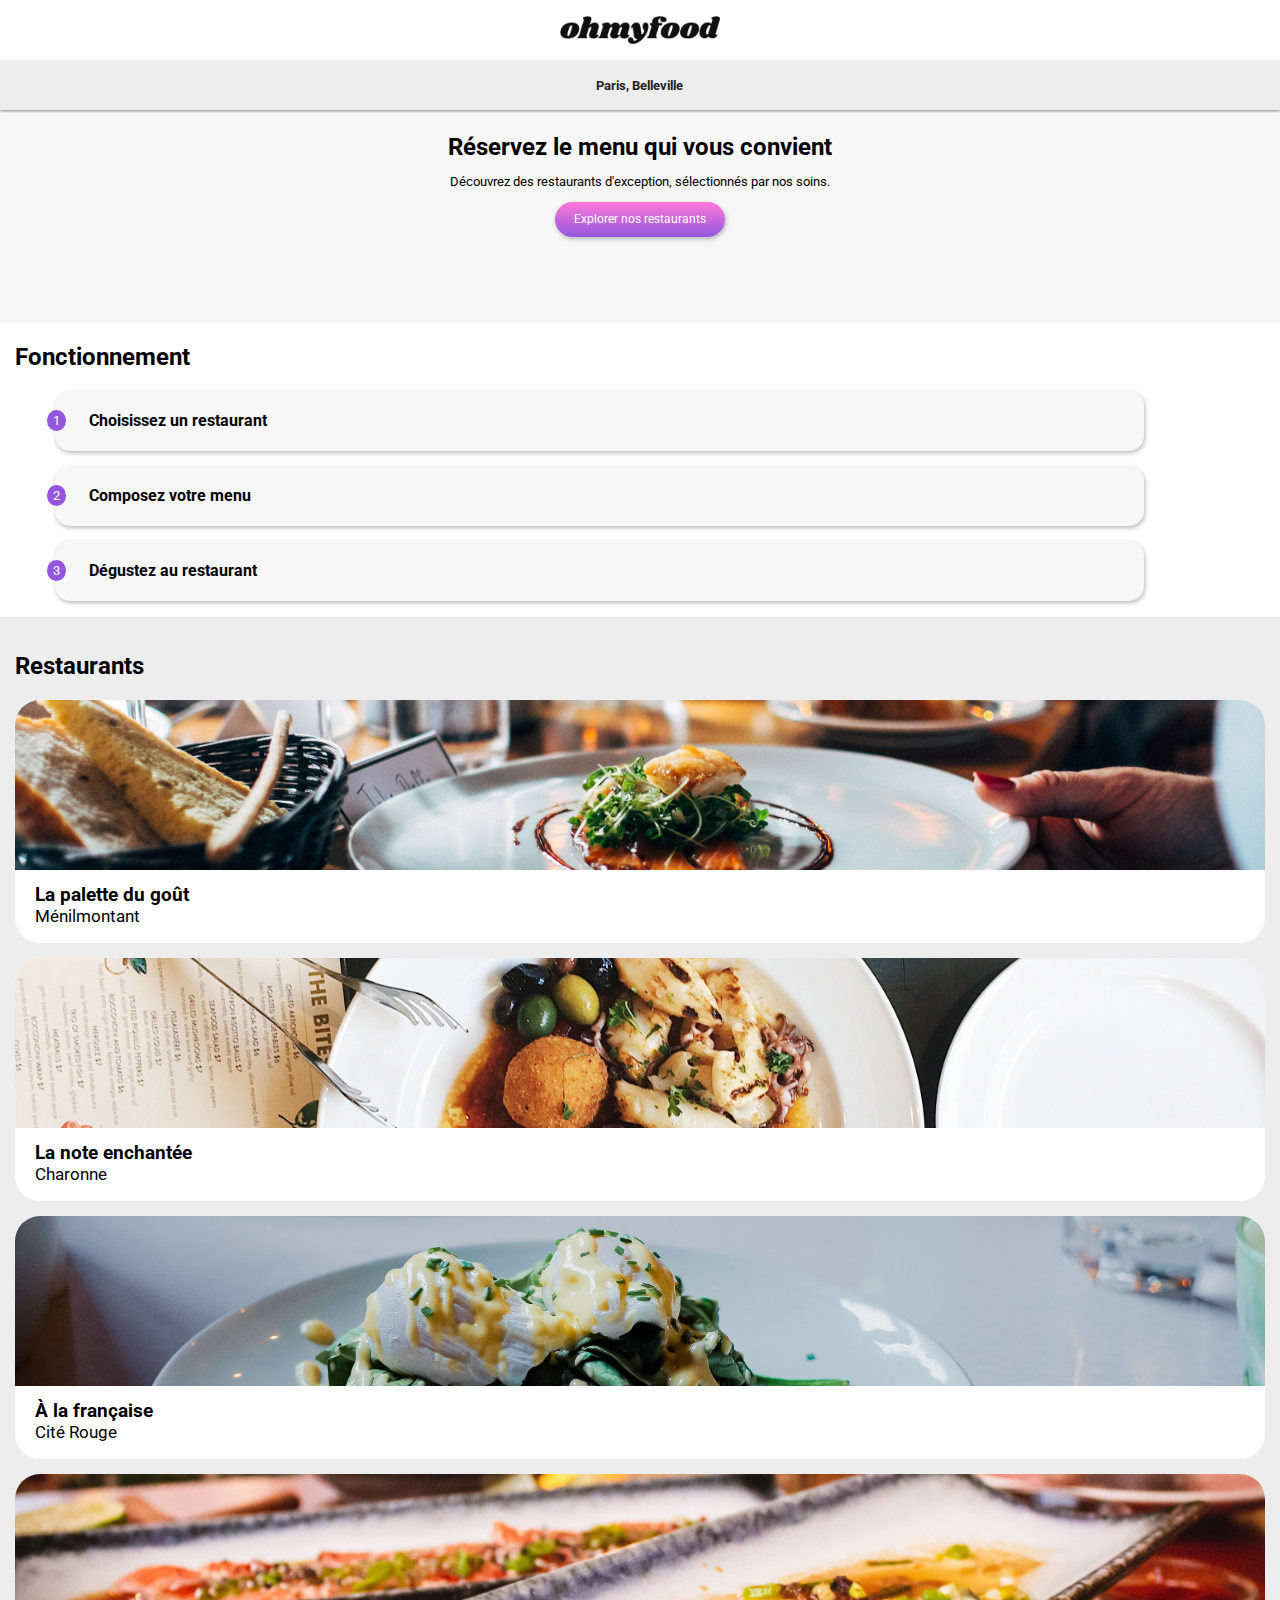
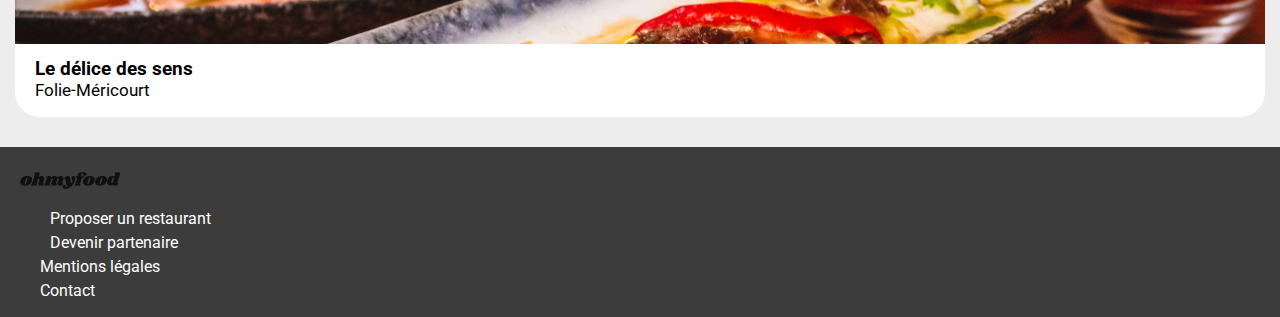
==== index.html @ 8c67d99a "ajout du scss sur le footer" ====
<!DOCTYPE html>
<html lang="fr">
<head>
    <meta charset="UTF-8">
    <meta name="viewport" content="width=device-width, initial-scale=1.0">
    <title>Ohmyfood</title>
    <link rel="stylesheet" href="https://cdnjs.cloudflare.com/ajax/libs/font-awesome/6.2.1/css/all.min.css"
        integrity="sha512-MV7K8+y+gLIBoVD59lQIYicR65iaqukzvf/nwasF0nqhPay5w/9lJmVM2hMDcnK1OnMGCdVK+iQrJ7lzPJQd1w=="
        crossorigin="anonymous" referrerpolicy="no-referrer" >
        <link rel="preconnect" href="https://fonts.googleapis.com">
        <link rel="preconnect" href="https://fonts.gstatic.com" crossorigin>
        <link href="https://fonts.googleapis.com/css2?family=Manrope&family=Montserrat:wght@100&family=Roboto:ital,wght@0,100;0,300;0,400;0,500;0,700;0,900;1,100;1,300;1,400;1,500;1,700;1,900&display=swap" rel="stylesheet">
    <link rel="stylesheet" href="./sass/style.css">
    <link rel="stylesheet" href="./sass/header.css">
    <link rel="stylesheet" href="./sass/footer.css">
</head>
<body>
    <header>
        <img src="images/logo/ohmyfood.png" alt="logo" class="logo-en-tete">
    </header>
    <main>
        <section class="part-lieu">
            <form action="" method="get">
                <label for="lieu"><i class="fa-solid fa-location-dot"></i></label>
                <input type="text" name="lieu" id="lieu" placeholder="Paris, Belleville">
            </form>
        </section>
        <section class="part-reservation">
            <h2>Réservez le menu qui vous convient</h2>
            <p>Découvrez des restaurants d'exception, sélectionnés par nos soins.</p>
            <a href="#ancre-restau"><button>Explorer nos restaurants</button></a>
        </section>
        <section class="part-fonctionnement">
            <h2>Fonctionnement</h2>
            <ul>
                <li><span class="puce-liste">1</span><i class="fa-solid fa-mobile-screen-button"></i>Choisissez un restaurant</li>
                <li><span class="puce-liste">2</span><i class="fa-solid fa-list-ul"></i>Composez votre menu</li>
                <li><span class="puce-liste">3</span><i class="fa-solid fa-store i-couleur"></i>Dégustez au restaurant</li>
            </ul>
        </section>
        <section class="part-restaurants">
            <h2 id="ancre-restau">Restaurants</h2>
            <a href="restaurants/restau1.html">
                <article>
                    <img src="images/restaurants/jay-wennington-N_Y88TWmGwA-unsplash.jpg" alt="">
                    <div class="carte-texte">
                        <div>
                            <h3>La palette du goût</h3>
                            <p>Ménilmontant</p>
                        </div>
                        <div>
                            <i class="fa-regular fa-heart"></i>
                        </div>
                    </div>
                </article>
            </a>
            <a href="restaurants/restau2.html">
                <article>
                    <img src="images/restaurants/stil-u2Lp8tXIcjw-unsplash.jpg" alt="">
                    <div class="carte-texte">
                        <div>
                            <h3>La note enchantée</h3>
                            <p>Charonne</p>
                        </div>
                        <div>
                            <i class="fa-regular fa-heart"></i>
                        </div>
                    </div>
                </article>
            </a>
            <a href="restaurants/restau3.html">
                <article>
                    <img src="images/restaurants/toa-heftiba-DQKerTsQwi0-unsplash.jpg" alt="">
                    <div class="carte-texte">
                        <div>
                            <h3>À la française</h3>
                            <p>Cité Rouge</p>
                        </div>
                        <div>
                            <i class="fa-regular fa-heart"></i>
                        </div>
                    </div>
                </article>
            </a>
            <a href="restaurants/restau4.html">
                <article>
                    <img src="images/restaurants/louis-hansel-shotsoflouis-qNBGVyOCY8Q-unsplash.jpg" alt="">
                    <div class="carte-texte">
                         <div>
                            <h3>Le délice des sens</h3>
                            <p>Folie-Méricourt</p>
                        </div>
                        <div>
                            <i class="fa-regular fa-heart"></i>
                        </div>
                    </div>
                </article>
            </a>
        </section>
    </main>
    <footer>
        <img src="images/logo/ohmyfood.png" alt="logo">
        <div>
            <ul>
                <li><i class="fa-solid fa-utensils"></i>Proposer un restaurant</li>
                <li><i class="fa-solid fa-handshake-angle"></i>Devenir partenaire</li>
                <li>Mentions légales</li>
                <a href=""><li>Contact</li></a>
            </ul>
        </div>
    </footer>
</body>
</html>
---- sass/style.css ----
@charset "UTF-8";
/*variables*/
/*mixins*/
body {
  margin: 0px;
}
body h1, body h2, body h3, body h4, body p, body button, body li {
  font-family: Roboto, sans-serif;
}
body p {
  font-size: small;
}

/*section formulaire*/
.part-lieu {
  display: flex;
  justify-content: center;
  align-items: center;
  background-color: #EDEDED;
  height: 50px;
  box-shadow: 0px 2px 2px #B1B1B1;
}
.part-lieu i {
  color: #242424;
  font-size: 14px;
  padding-right: 6px;
}
.part-lieu input {
  border: none;
  background-color: #EDEDED;
  width: 95px;
}
.part-lieu input::-moz-placeholder {
  color: #242424;
  font-family: Roboto, sans-serif;
  font-weight: bold;
}
.part-lieu input::placeholder {
  color: #242424;
  font-family: Roboto, sans-serif;
  font-weight: bold;
}

/* section réservation*/
.part-reservation {
  display: flex;
  flex-direction: column;
  align-items: center;
  background-color: #F7F7F7;
  padding-left: 10%;
  padding-right: 10%;
  margin-top: 3px;
  height: 210px;
}
.part-reservation h2, .part-reservation p {
  text-align: center;
}
.part-reservation h2 {
  margin-bottom: 0px;
}
.part-reservation button {
  border-radius: 50px;
  height: 35px;
  width: 170px;
  background: linear-gradient(#FF79DA, #9356DC);
  border: none;
  box-shadow: 1px 2px 4px rgba(121, 117, 116, 0.5);
  color: white;
  font-size: 12px;
}

/*section fonctionnement*/
.part-fonctionnement {
  margin: 15px;
}
.part-fonctionnement ul {
  list-style-type: none;
  padding: auto;
}
.part-fonctionnement li {
  display: flex;
  align-items: center;
  border-radius: 15px;
  background-color: #F7F7F7;
  box-shadow: 1px 2px 4px rgba(121, 117, 116, 0.5);
  height: 60px;
  width: 90%;
  margin-bottom: 15px;
  font-weight: bold;
}
.part-fonctionnement li .puce-liste {
  background-color: #9356DC;
  color: white;
  font-weight: lighter;
  font-size: small;
  border-radius: 50%;
  padding: 3px;
  padding-left: 6px;
  padding-right: 6px;
  position: relative;
  right: 8px;
}
.part-fonctionnement li i {
  padding: 10px;
  color: #797574;
  padding-left: 5px;
}
.part-fonctionnement li .i-couleur {
  color: #9356DC;
}

/*section restaurant*/
.part-restaurants {
  background-color: #EDEDED;
  padding: 15px;
}
.part-restaurants a {
  width: 100%;
  color: black;
  text-decoration: none;
}
.part-restaurants article {
  background-color: white;
  border-radius: 25px;
  margin-bottom: 15px;
}
.part-restaurants img {
  width: 100%;
  height: 170px;
  border-radius: 25px 25px 0px 0px;
  -o-object-fit: cover;
     object-fit: cover;
}
.part-restaurants .carte-texte {
  display: flex;
  align-items: center;
  justify-content: space-between;
  margin-right: 20px;
  margin-left: 20px;
}
.part-restaurants .carte-texte i {
  font-size: 20px;
}
.part-restaurants .carte-texte h3 {
  margin-top: 10px;
  margin-bottom: 0px;
}
.part-restaurants .carte-texte p {
  font-size: 17px;
  margin-top: 0px;
}/*# sourceMappingURL=style.css.map */
---- sass/header.css ----
/*header*/
header {
  width: 100%;
  display: flex;
  justify-content: center;
  align-items: center;
  height: 60px;
  box-shadow: 0px 7px 6px #B1B1B1;
}
header img {
  width: 160px;
  height: -moz-fit-content;
  height: fit-content;
}/*# sourceMappingURL=header.css.map */
---- sass/footer.css ----
footer {
  background-color: #3C3C3C;
  color: white;
  height: 170px;
}
footer img {
  color: white;
  width: 100px;
  margin-left: 20px;
  margin-top: 25px;
}
footer ul {
  list-style-type: none;
  margin-left: 0px;
}
footer ul li {
  padding-bottom: 5px;
}
footer ul i {
  padding-right: 10px;
  font-size: 12px;
}
footer a {
  color: white;
  text-decoration: none;
}/*# sourceMappingURL=footer.css.map */
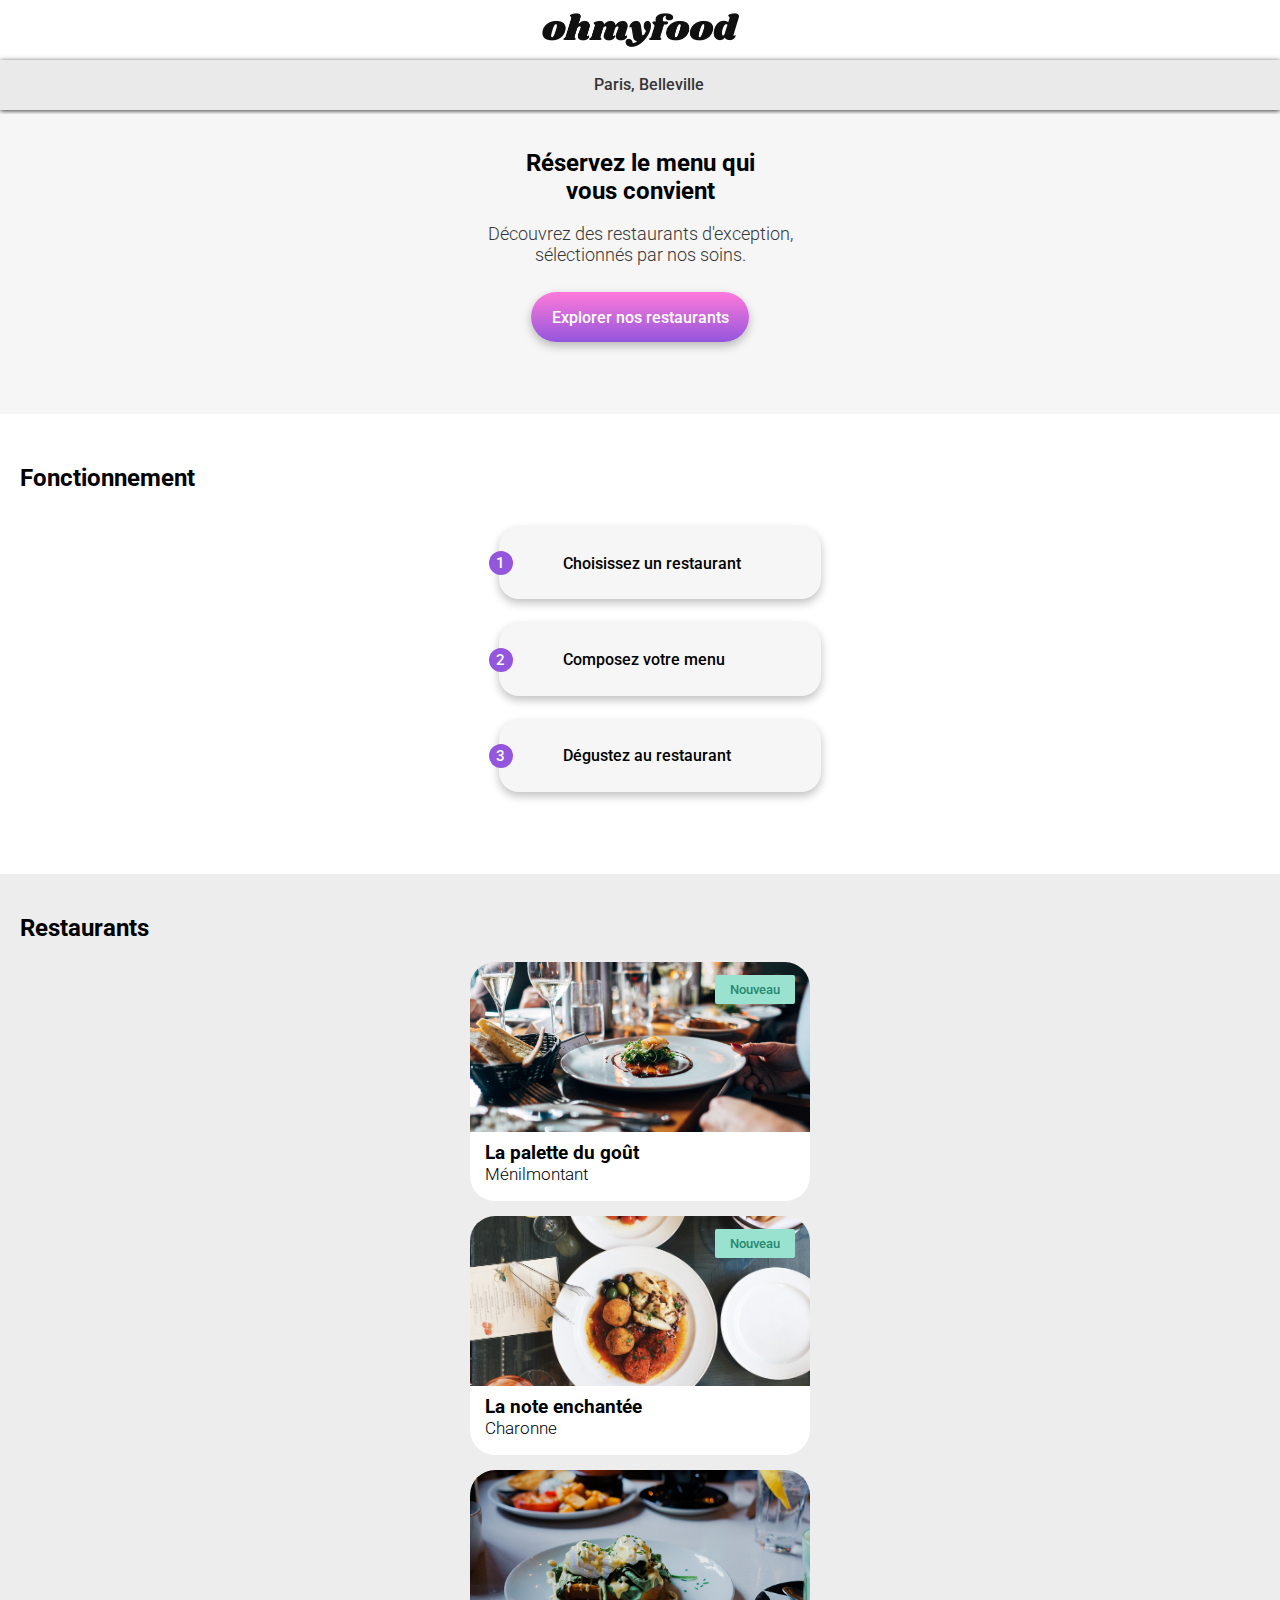
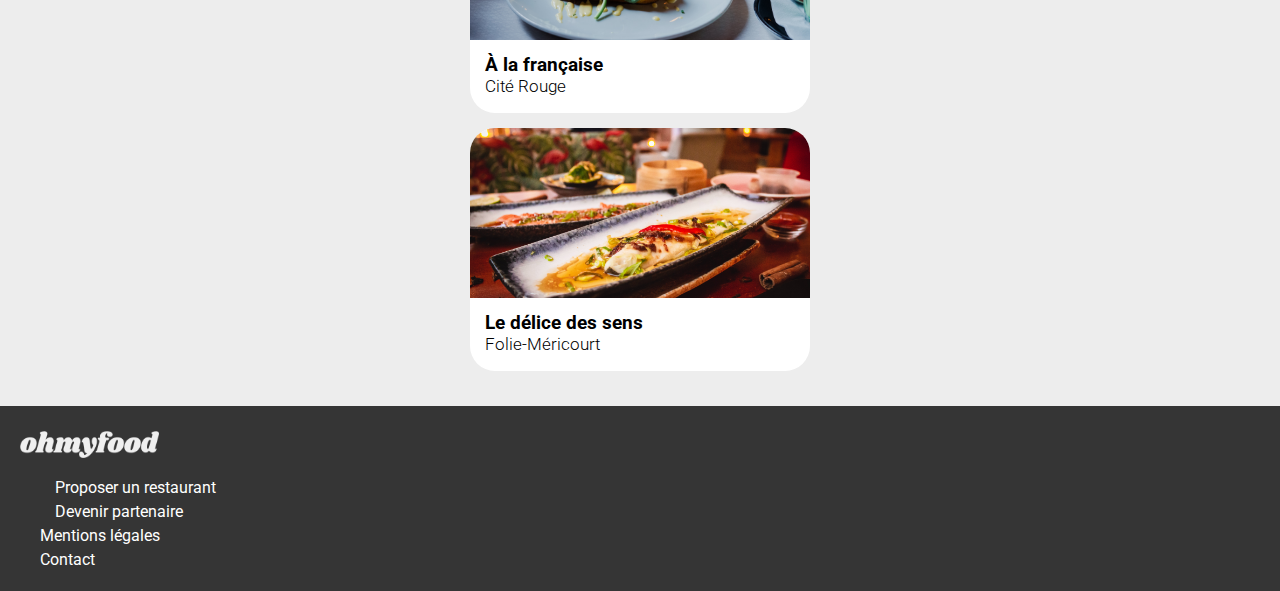
==== commit 985cd455: "modification détails scss" ====
--- a/index.html
+++ b/index.html
@@ -42,21 +42,27 @@
             <h2 id="ancre-restau">Restaurants</h2>
             <a href="restaurants/restau1.html">
                 <article>
-                    <img src="images/restaurants/jay-wennington-N_Y88TWmGwA-unsplash.jpg" alt="">
+                    <div class="carte-image">
+                        <p class="etiquette-nouveau">Nouveau</p>
+                        <img src="images/restaurants/jay-wennington-N_Y88TWmGwA-unsplash.jpg" alt="">
+                    </div>
                     <div class="carte-texte">
                         <div>
                             <h3>La palette du goût</h3>
                             <p>Ménilmontant</p>
                         </div>
                         <div>
-                            <i class="fa-regular fa-heart"></i>
+                            <i class="fa-regular fa-heart "></i>
                         </div>
                     </div>
                 </article>
             </a>
             <a href="restaurants/restau2.html">
                 <article>
-                    <img src="images/restaurants/stil-u2Lp8tXIcjw-unsplash.jpg" alt="">
+                    <div class="carte-image">
+                        <p class="etiquette-nouveau">Nouveau</p>
+                        <img src="images/restaurants/stil-u2Lp8tXIcjw-unsplash.jpg" alt="">
+                    </div>
                     <div class="carte-texte">
                         <div>
                             <h3>La note enchantée</h3>
--- a/sass/style.css
+++ b/sass/style.css
@@ -3,6 +3,7 @@
 /*mixins*/
 body {
   margin: 0px;
+  min-width: 375px;
 }
 body h1, body h2, body h3, body h4, body p, body button, body li {
   font-family: Roboto, sans-serif;
@@ -16,29 +17,31 @@
   display: flex;
   justify-content: center;
   align-items: center;
-  background-color: #EDEDED;
+  background-color: #EAEAEA;
   height: 50px;
-  box-shadow: 0px 2px 2px #B1B1B1;
+  box-shadow: 0px 1px 5px #353535;
 }
 .part-lieu i {
-  color: #242424;
-  font-size: 14px;
-  padding-right: 6px;
+  color: #353535;
+  font-size: 16px;
+  padding-right: 17px;
 }
 .part-lieu input {
   border: none;
-  background-color: #EDEDED;
-  width: 95px;
+  background-color: #EAEAEA;
+  width: 110px;
 }
 .part-lieu input::-moz-placeholder {
-  color: #242424;
+  color: #353535;
   font-family: Roboto, sans-serif;
-  font-weight: bold;
+  font-weight: 500;
+  font-size: 16px;
 }
 .part-lieu input::placeholder {
-  color: #242424;
+  color: #353535;
   font-family: Roboto, sans-serif;
-  font-weight: bold;
+  font-weight: 500;
+  font-size: 16px;
 }
 
 /* section réservation*/
@@ -46,64 +49,85 @@
   display: flex;
   flex-direction: column;
   align-items: center;
-  background-color: #F7F7F7;
-  padding-left: 10%;
-  padding-right: 10%;
-  margin-top: 3px;
-  height: 210px;
+  background-color: #F6F6F6;
+  margin-top: 4px;
+  height: 300px;
 }
 .part-reservation h2, .part-reservation p {
   text-align: center;
 }
 .part-reservation h2 {
   margin-bottom: 0px;
+  margin-top: 35px;
+  width: 275px;
+}
+.part-reservation p {
+  color: #353535;
+  font-size: 18px;
+  font-weight: 300;
+  width: 315px;
+  margin-bottom: 27px;
 }
 .part-reservation button {
-  border-radius: 50px;
-  height: 35px;
-  width: 170px;
+  border-radius: 25px;
+  height: 50px;
+  width: 218px;
   background: linear-gradient(#FF79DA, #9356DC);
   border: none;
-  box-shadow: 1px 2px 4px rgba(121, 117, 116, 0.5);
+  box-shadow: 0px 4px 10px 0px rgba(0, 0, 0, 0.25);
   color: white;
-  font-size: 12px;
+  font-size: 16px;
+  font-weight: 500;
+}
+.part-reservation button:hover {
+  background-color: #c9abee;
 }
 
 /*section fonctionnement*/
 .part-fonctionnement {
-  margin: 15px;
+  margin: 20px;
+  height: 390px;
+}
+.part-fonctionnement h2 {
+  margin-top: 50px;
+  margin-bottom: 35px;
 }
 .part-fonctionnement ul {
   list-style-type: none;
-  padding: auto;
+  display: flex;
+  flex-direction: column;
+  align-items: center;
 }
 .part-fonctionnement li {
   display: flex;
   align-items: center;
-  border-radius: 15px;
-  background-color: #F7F7F7;
-  box-shadow: 1px 2px 4px rgba(121, 117, 116, 0.5);
-  height: 60px;
-  width: 90%;
-  margin-bottom: 15px;
-  font-weight: bold;
+  border-radius: 20px;
+  background-color: #F6F6F6;
+  box-shadow: 0px 4px 10px 0px rgba(0, 0, 0, 0.25);
+  height: 72.379px;
+  width: 322.486px;
+  margin-bottom: 24px;
+  font-weight: 500;
+  font-size: 16px;
 }
 .part-fonctionnement li .puce-liste {
   background-color: #9356DC;
   color: white;
-  font-weight: lighter;
-  font-size: small;
+  display: flex;
+  justify-content: center;
+  align-items: center;
+  font-weight: 500;
+  font-size: 15px;
   border-radius: 50%;
-  padding: 3px;
-  padding-left: 6px;
-  padding-right: 6px;
+  width: 24px;
+  height: 24px;
   position: relative;
-  right: 8px;
+  right: 10px;
 }
 .part-fonctionnement li i {
-  padding: 10px;
-  color: #797574;
-  padding-left: 5px;
+  padding: 25px;
+  color: #7e7e7e;
+  padding-left: 15px;
 }
 .part-fonctionnement li .i-couleur {
   color: #9356DC;
@@ -112,20 +136,40 @@
 /*section restaurant*/
 .part-restaurants {
   background-color: #EDEDED;
-  padding: 15px;
+  padding: 20px;
 }
 .part-restaurants a {
-  width: 100%;
   color: black;
   text-decoration: none;
+  display: flex;
+  justify-content: center;
 }
 .part-restaurants article {
   background-color: white;
   border-radius: 25px;
   margin-bottom: 15px;
+  width: 340px;
+}
+.part-restaurants .carte-image {
+  display: flex;
+  justify-content: flex-end;
+}
+.part-restaurants .etiquette-nouveau {
+  width: 80px;
+  height: 29px;
+  font-weight: 500;
+  color: #278870;
+  background-color: #99E2D0;
+  display: flex;
+  flex-direction: column-reverse;
+  justify-content: center;
+  align-items: center;
+  border-radius: 2px;
+  position: absolute;
+  margin-right: 15px;
 }
 .part-restaurants img {
-  width: 100%;
+  width: 340px;
   height: 170px;
   border-radius: 25px 25px 0px 0px;
   -o-object-fit: cover;
@@ -136,10 +180,11 @@
   align-items: center;
   justify-content: space-between;
   margin-right: 20px;
-  margin-left: 20px;
+  margin-left: 15px;
 }
 .part-restaurants .carte-texte i {
-  font-size: 20px;
+  width: 22px;
+  height: 21px;
 }
 .part-restaurants .carte-texte h3 {
   margin-top: 10px;
@@ -147,5 +192,6 @@
 }
 .part-restaurants .carte-texte p {
   font-size: 17px;
+  font-weight: 300;
   margin-top: 0px;
 }/*# sourceMappingURL=style.css.map */--- a/sass/header.css
+++ b/sass/header.css
@@ -8,7 +8,7 @@
   box-shadow: 0px 7px 6px #B1B1B1;
 }
 header img {
-  width: 160px;
+  width: 197px;
   height: -moz-fit-content;
   height: fit-content;
 }/*# sourceMappingURL=header.css.map */--- a/sass/footer.css
+++ b/sass/footer.css
@@ -1,11 +1,14 @@
+/*variables*/
 footer {
-  background-color: #3C3C3C;
+  background-color: #353535;
   color: white;
   height: 170px;
+  padding-bottom: 15px;
 }
 footer img {
-  color: white;
-  width: 100px;
+  filter: invert(100);
+  width: 139px;
+  height: 27px;
   margin-left: 20px;
   margin-top: 25px;
 }
@@ -15,10 +18,12 @@
 }
 footer ul li {
   padding-bottom: 5px;
+  font-weight: 400;
 }
 footer ul i {
-  padding-right: 10px;
-  font-size: 12px;
+  padding-right: 15px;
+  width: 11px;
+  height: 13px;
 }
 footer a {
   color: white;
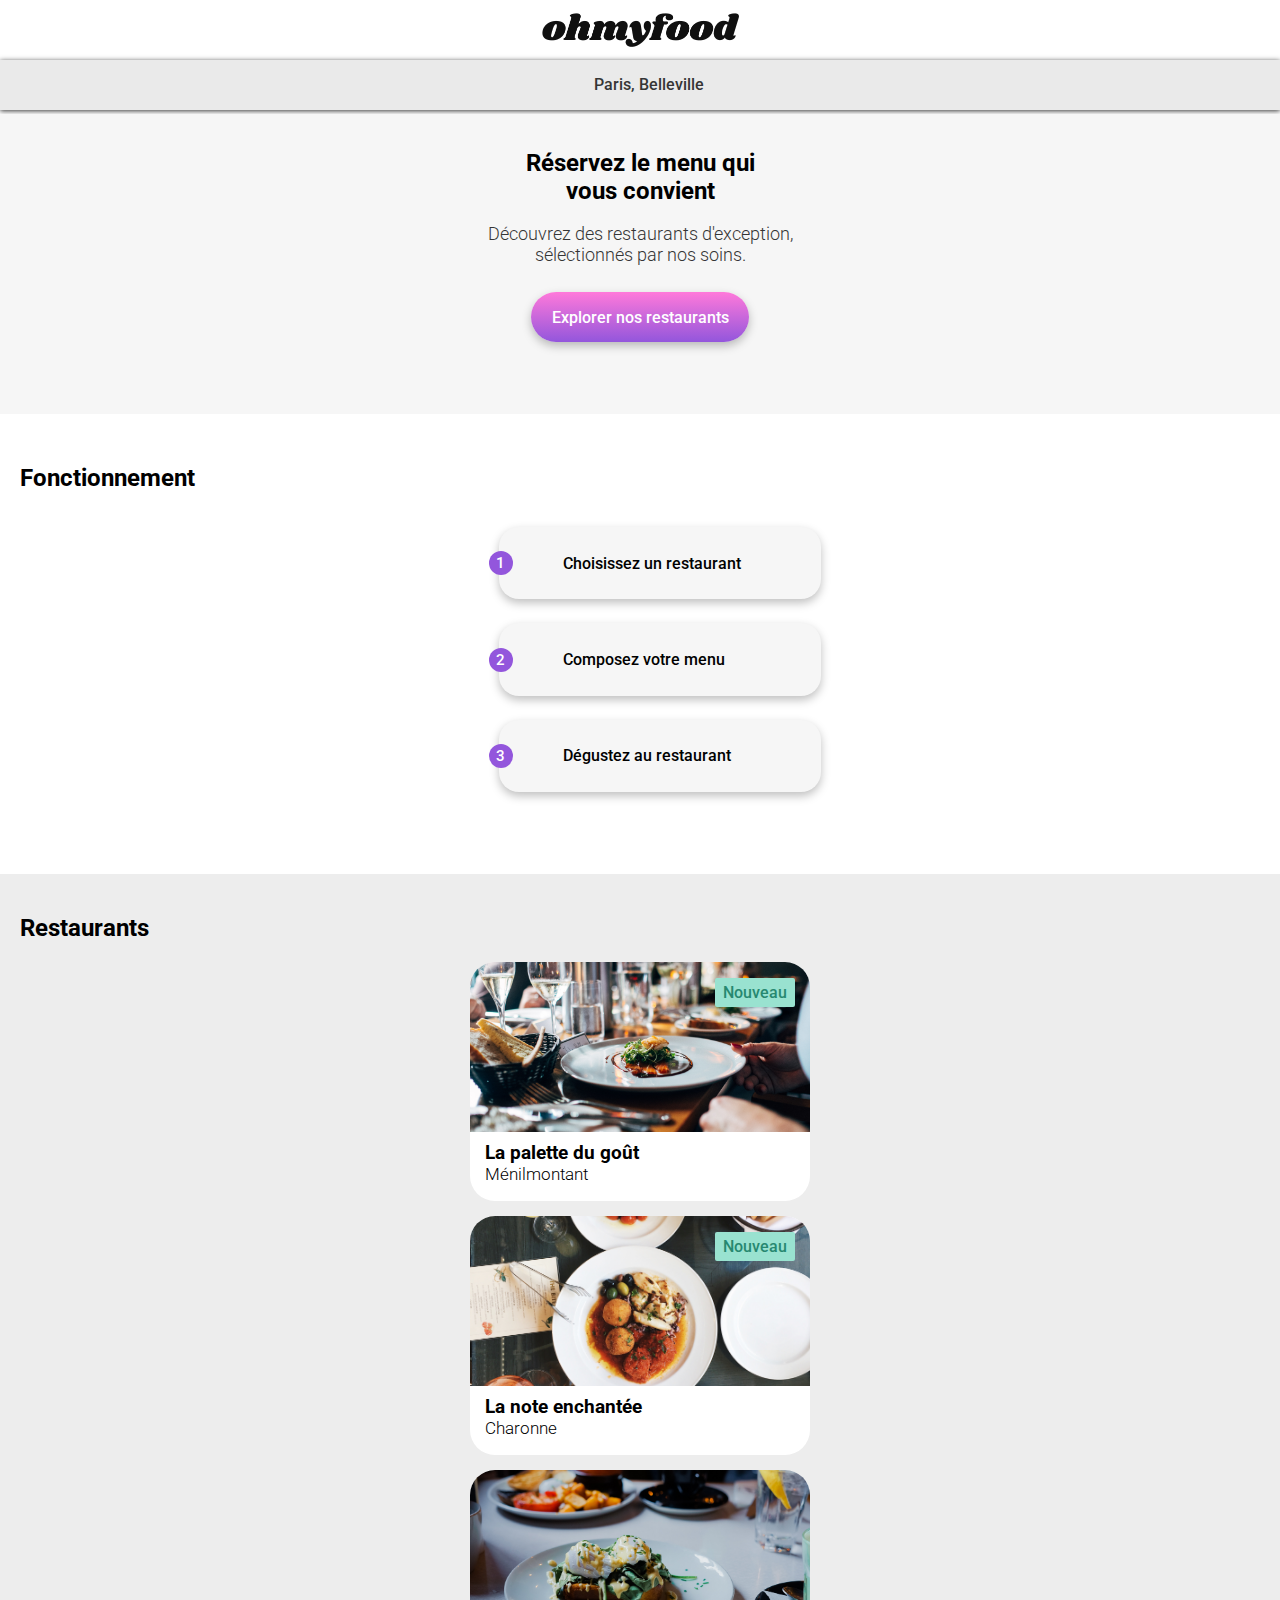
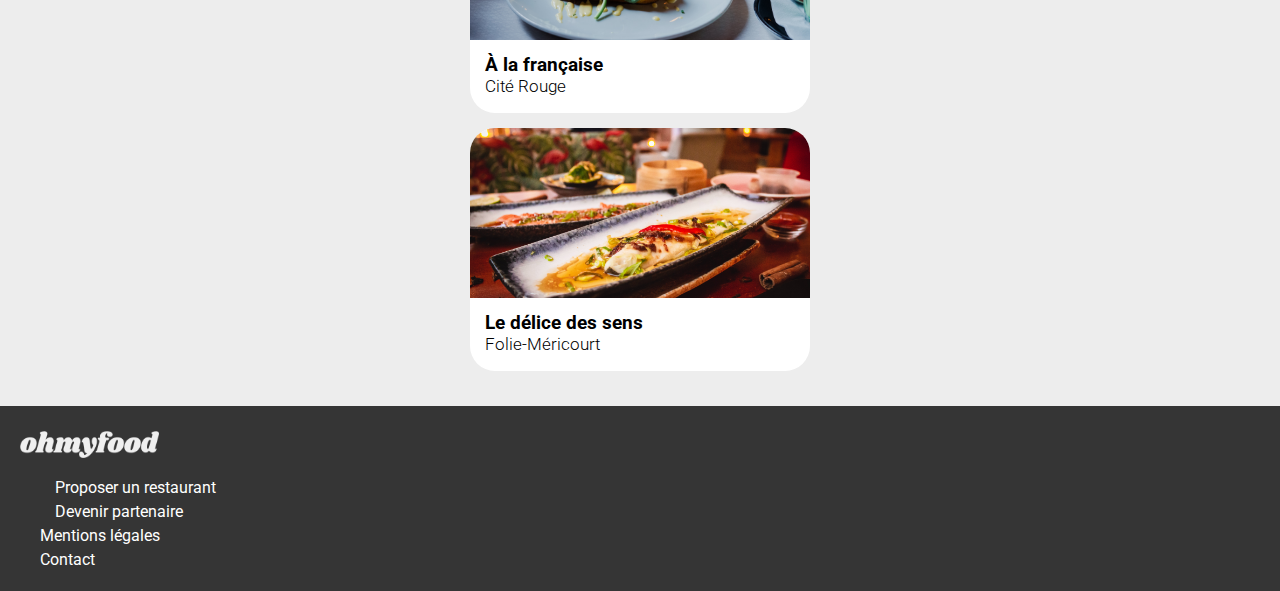
==== commit b918ea7e: "ajout page restau + details accueil" ====
--- a/index.html
+++ b/index.html
@@ -28,7 +28,7 @@
         <section class="part-reservation">
             <h2>Réservez le menu qui vous convient</h2>
             <p>Découvrez des restaurants d'exception, sélectionnés par nos soins.</p>
-            <a href="#ancre-restau"><button>Explorer nos restaurants</button></a>
+            <a href="#ancre-restau"><button>Explorer nos restaurants</button> </a>
         </section>
         <section class="part-fonctionnement">
             <h2>Fonctionnement</h2>
@@ -44,7 +44,7 @@
                 <article>
                     <div class="carte-image">
                         <p class="etiquette-nouveau">Nouveau</p>
-                        <img src="images/restaurants/jay-wennington-N_Y88TWmGwA-unsplash.jpg" alt="">
+                        <img src="images/restaurants/jay-wennington-N_Y88TWmGwA-unsplash.jpg" alt=" Restaurant">
                     </div>
                     <div class="carte-texte">
                         <div>
@@ -61,7 +61,7 @@
                 <article>
                     <div class="carte-image">
                         <p class="etiquette-nouveau">Nouveau</p>
-                        <img src="images/restaurants/stil-u2Lp8tXIcjw-unsplash.jpg" alt="">
+                        <img src="images/restaurants/stil-u2Lp8tXIcjw-unsplash.jpg" alt="Restaurant">
                     </div>
                     <div class="carte-texte">
                         <div>
@@ -76,7 +76,7 @@
             </a>
             <a href="restaurants/restau3.html">
                 <article>
-                    <img src="images/restaurants/toa-heftiba-DQKerTsQwi0-unsplash.jpg" alt="">
+                    <img src="images/restaurants/toa-heftiba-DQKerTsQwi0-unsplash.jpg" alt="Restaurant">
                     <div class="carte-texte">
                         <div>
                             <h3>À la française</h3>
@@ -90,7 +90,7 @@
             </a>
             <a href="restaurants/restau4.html">
                 <article>
-                    <img src="images/restaurants/louis-hansel-shotsoflouis-qNBGVyOCY8Q-unsplash.jpg" alt="">
+                    <img src="images/restaurants/louis-hansel-shotsoflouis-qNBGVyOCY8Q-unsplash.jpg" alt="Restaurant">
                     <div class="carte-texte">
                          <div>
                             <h3>Le délice des sens</h3>
--- a/sass/style.css
+++ b/sass/style.css
@@ -5,11 +5,8 @@
   margin: 0px;
   min-width: 375px;
 }
-body h1, body h2, body h3, body h4, body p, body button, body li {
+body h1, body h2, body h3, body h4, body p, body button, body a, body li {
   font-family: Roboto, sans-serif;
-}
-body p {
-  font-size: small;
 }
 
 /*section formulaire*/
@@ -79,8 +76,12 @@
   font-size: 16px;
   font-weight: 500;
 }
-.part-reservation button:hover {
-  background-color: #c9abee;
+.part-reservation a {
+  transition: all 1000ms;
+}
+.part-reservation a :hover {
+  transform: scale(1.001);
+  opacity: 0.9;
 }
 
 /*section fonctionnement*/
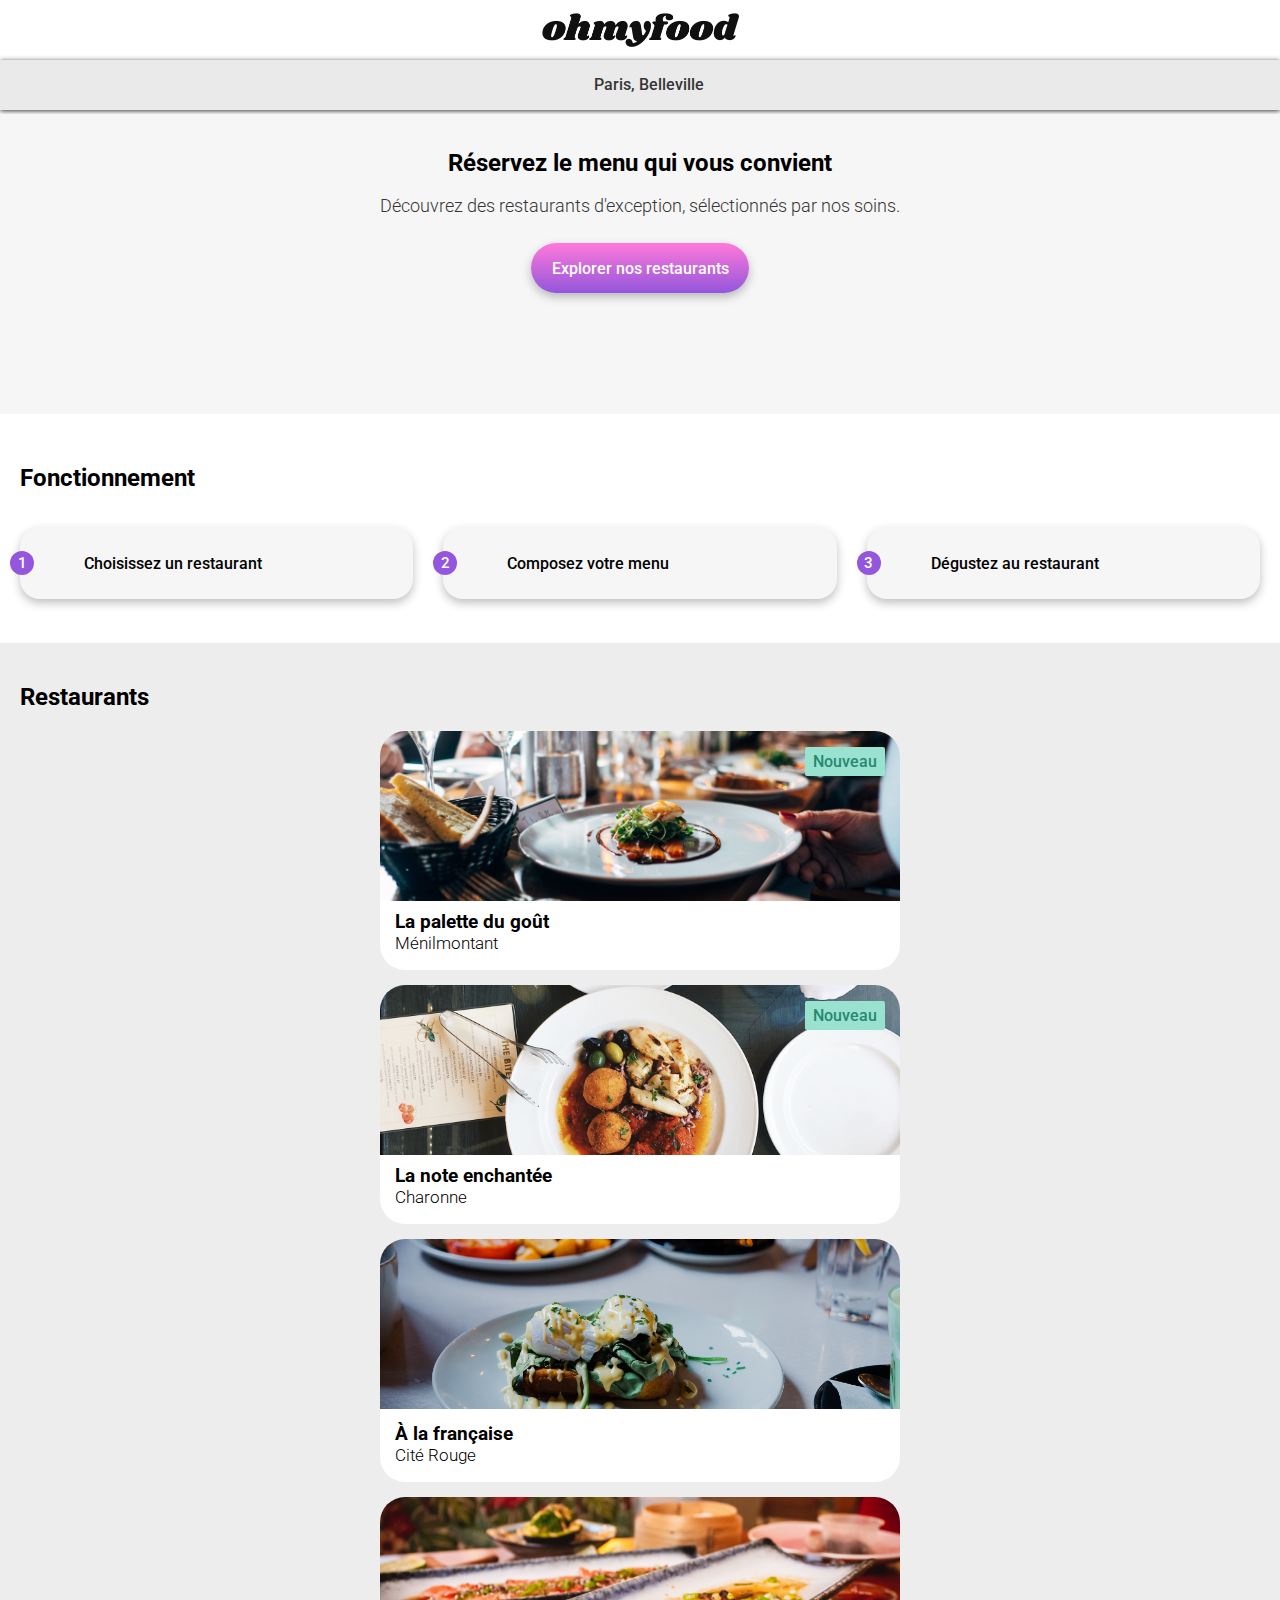
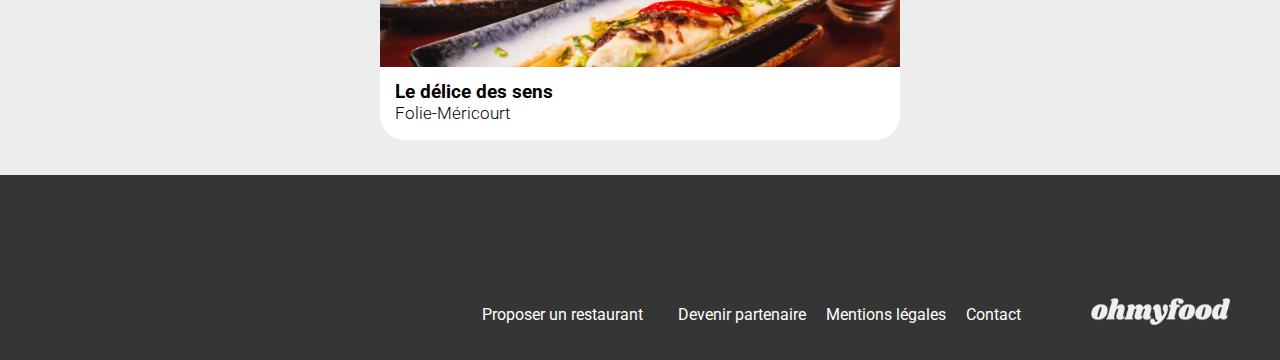
==== commit 8b669ff9: "ajout animation" ====
--- a/index.html
+++ b/index.html
@@ -10,9 +10,8 @@
         <link rel="preconnect" href="https://fonts.googleapis.com">
         <link rel="preconnect" href="https://fonts.gstatic.com" crossorigin>
         <link href="https://fonts.googleapis.com/css2?family=Manrope&family=Montserrat:wght@100&family=Roboto:ital,wght@0,100;0,300;0,400;0,500;0,700;0,900;1,100;1,300;1,400;1,500;1,700;1,900&display=swap" rel="stylesheet">
-    <link rel="stylesheet" href="./sass/style.css">
-    <link rel="stylesheet" href="./sass/header.css">
-    <link rel="stylesheet" href="./sass/footer.css">
+    <link rel="stylesheet" href="./sass/main.css">
+    
 </head>
 <body>
     <header>
--- a/sass/main.css
+++ b/sass/main.css
@@ -0,0 +1,430 @@
+@charset "UTF-8";
+body {
+  margin: 0px;
+  min-width: 375px;
+}
+body h1, body h2, body h3, body h4, body p, body button, body a, body li {
+  font-family: Roboto, sans-serif;
+}
+body .menu h1 {
+  font-family: shrikhand;
+  text-align: center;
+}
+body .menu h4 {
+  font-size: 18px;
+  font-weight: 500;
+}
+body .menu p {
+  font-size: 15px;
+  font-weight: 300;
+}
+
+/*mixins*/
+/*header*/
+header {
+  width: 100%;
+  display: flex;
+  justify-content: center;
+  align-items: center;
+  height: 60px;
+  box-shadow: 0px 7px 6px #B1B1B1;
+}
+header img {
+  width: 197px;
+  height: -moz-fit-content;
+  height: fit-content;
+}
+header a {
+  position: absolute;
+  left: 17px;
+  color: black;
+  text-decoration: none;
+}
+
+footer {
+  background-color: #353535;
+  color: white;
+  height: 170px;
+  padding-bottom: 15px;
+}
+footer img {
+  filter: invert(100);
+  width: 139px;
+  height: 27px;
+  margin-left: 20px;
+  margin-top: 25px;
+}
+footer ul {
+  list-style-type: none;
+  margin-left: 0px;
+}
+footer ul li {
+  padding-bottom: 5px;
+  font-weight: 400;
+}
+footer ul i {
+  padding-right: 15px;
+  width: 11px;
+  height: 13px;
+}
+footer a {
+  color: white;
+  text-decoration: none;
+}
+@media screen and (min-width: 992px) {
+  footer {
+    display: flex;
+    flex-direction: row-reverse;
+    justify-content: end;
+    align-items: end;
+  }
+  footer img {
+    padding: 0px 50px 20px 50px;
+  }
+  footer ul {
+    display: flex;
+    gap: 20px;
+  }
+}
+
+.part-lieu {
+  display: flex;
+  justify-content: center;
+  align-items: center;
+  background-color: #EAEAEA;
+  height: 50px;
+  box-shadow: 0px 1px 5px #353535;
+}
+.part-lieu i {
+  color: #353535;
+  font-size: 16px;
+  padding-right: 17px;
+}
+.part-lieu input {
+  border: none;
+  background-color: #EAEAEA;
+  width: 110px;
+}
+.part-lieu input::-moz-placeholder {
+  color: #353535;
+  font-family: Roboto, sans-serif;
+  font-weight: 500;
+  font-size: 16px;
+}
+.part-lieu input::placeholder {
+  color: #353535;
+  font-family: Roboto, sans-serif;
+  font-weight: 500;
+  font-size: 16px;
+}
+
+/* section réservation*/
+.part-reservation {
+  display: flex;
+  flex-direction: column;
+  align-items: center;
+  background-color: #F6F6F6;
+  margin-top: 4px;
+  height: 300px;
+}
+.part-reservation h2, .part-reservation p {
+  text-align: center;
+}
+.part-reservation h2 {
+  margin-bottom: 0px;
+  margin-top: 35px;
+  min-width: 275px;
+}
+.part-reservation p {
+  color: #353535;
+  font-size: 18px;
+  font-weight: 300;
+  min-width: 315px;
+  margin-bottom: 27px;
+}
+.part-reservation button {
+  border-radius: 25px;
+  height: 50px;
+  width: 218px;
+  background: linear-gradient(#FF79DA, #9356DC);
+  border: none;
+  box-shadow: 0px 4px 10px 0px rgba(0, 0, 0, 0.25);
+  color: white;
+  font-size: 16px;
+  font-weight: 500;
+}
+.part-reservation a :hover {
+  opacity: 0.9;
+}
+
+/*section fonctionnement*/
+.part-fonctionnement {
+  margin: 20px;
+  height: 390px;
+}
+.part-fonctionnement h2 {
+  margin-top: 50px;
+  margin-bottom: 35px;
+}
+.part-fonctionnement ul {
+  list-style-type: none;
+  display: flex;
+  flex-direction: column;
+  align-items: center;
+}
+.part-fonctionnement li {
+  display: flex;
+  align-items: center;
+  border-radius: 20px;
+  background-color: #F6F6F6;
+  box-shadow: 0px 4px 10px 0px rgba(0, 0, 0, 0.25);
+  height: 72.379px;
+  width: 95%;
+  margin-bottom: 24px;
+  font-weight: 500;
+  font-size: 16px;
+}
+.part-fonctionnement li .puce-liste {
+  background-color: #9356DC;
+  color: white;
+  display: flex;
+  justify-content: center;
+  align-items: center;
+  font-weight: 500;
+  font-size: 15px;
+  border-radius: 50%;
+  width: 24px;
+  height: 24px;
+  position: relative;
+  right: 10px;
+}
+.part-fonctionnement li i {
+  padding: 25px;
+  color: #7e7e7e;
+  padding-left: 15px;
+}
+.part-fonctionnement li .i-couleur {
+  color: #9356DC;
+}
+
+/*section restaurant*/
+.part-restaurants {
+  background-color: #EDEDED;
+  padding: 20px;
+}
+.part-restaurants a {
+  color: black;
+  text-decoration: none;
+  display: flex;
+  justify-content: center;
+}
+.part-restaurants article {
+  background-color: white;
+  border-radius: 25px;
+  margin-bottom: 15px;
+  width: 98%;
+}
+.part-restaurants .carte-image {
+  display: flex;
+  justify-content: flex-end;
+}
+.part-restaurants .etiquette-nouveau {
+  width: 80px;
+  height: 29px;
+  font-weight: 500;
+  color: #278870;
+  background-color: #99E2D0;
+  display: flex;
+  flex-direction: column-reverse;
+  justify-content: center;
+  align-items: center;
+  border-radius: 2px;
+  position: absolute;
+  margin-right: 15px;
+}
+.part-restaurants img {
+  width: 100%;
+  height: 170px;
+  border-radius: 25px 25px 0px 0px;
+  -o-object-fit: cover;
+     object-fit: cover;
+}
+.part-restaurants .carte-texte {
+  display: flex;
+  align-items: center;
+  justify-content: space-between;
+  margin-right: 20px;
+  margin-left: 15px;
+}
+.part-restaurants .carte-texte i {
+  width: 22px;
+  height: 21px;
+}
+.part-restaurants .carte-texte h3 {
+  margin-top: 10px;
+  margin-bottom: 0px;
+}
+.part-restaurants .carte-texte p {
+  font-size: 17px;
+  font-weight: 300;
+  margin-top: 0px;
+}
+
+/*media */
+@media screen and (min-width: 992px) {
+  body .part-fonctionnement {
+    height: -moz-fit-content;
+    height: fit-content;
+  }
+  body .part-fonctionnement ul {
+    flex-direction: row;
+    gap: 30px;
+    padding-left: 0px;
+  }
+  .part-restaurants a {
+    display: flex;
+    flex-direction: row;
+    flex-wrap: wrap;
+  }
+  .part-restaurants article {
+    width: 42%;
+  }
+}
+.image {
+  width: auto;
+}
+.image img {
+  width: 100%;
+  -o-object-fit: cover;
+     object-fit: cover;
+}
+
+/*section menu*/
+.menu {
+  background-color: #F6F6F6;
+  border-radius: 40px 40px 0px 0px;
+  margin: auto;
+  position: relative;
+  bottom: 60px;
+  width: 100%;
+  margin-bottom: -60px;
+}
+.menu__titre {
+  display: flex;
+  justify-content: center;
+  align-items: center;
+}
+.menu__titre > h1 {
+  padding-top: 32px;
+  padding-right: 15px;
+  font-weight: 400;
+}
+.menu__titre .coeur {
+  display: block;
+  font-size: 25px;
+}
+.menu__titre .coeur .coeur-vide {
+  position: relative;
+  top: 30px;
+}
+.menu__titre .coeur .coeur-vide :active + .coeur-plein {
+  opacity: 1;
+  transform: scale(1);
+}
+.menu__titre .coeur .coeur-vide .coeur-plein {
+  display: block;
+  position: relative;
+  bottom: 28px;
+  transform: scale(0);
+  opacity: 0;
+  transition: all;
+  color: #9356DC;
+}
+.menu h3 {
+  font-weight: 300;
+  padding-left: 15px;
+}
+.menu h3 span {
+  border-bottom: #99E2D0 solid 2px;
+  padding-bottom: 4px;
+}
+.menu .menu_boite {
+  margin-bottom: 40px;
+}
+.menu .boite {
+  display: flex;
+  justify-content: space-between;
+  border-radius: 15px;
+  background-color: white;
+  width: 95%;
+  margin: auto;
+  box-shadow: 0px 4px 10px 0px rgba(0, 0, 0, 0.25);
+  height: 69px;
+  margin-bottom: 12px;
+}
+.menu .boite_texte {
+  display: flex;
+  flex-direction: column;
+  justify-content: center;
+  width: 85%;
+  margin-left: 15px;
+}
+.menu .boite_texte h4 {
+  margin-bottom: 0px;
+}
+.menu .boite_texte p {
+  margin-top: 5px;
+}
+.menu .boite_prix {
+  display: flex;
+  align-items: end;
+  margin-right: 15px;
+}
+.menu .boite_prix p {
+  font-weight: 700;
+}
+.menu .progress {
+  width: 59px;
+}
+.menu .progress i {
+  color: white;
+  position: absolute;
+  top: 26px;
+  right: 16px;
+}
+.menu .progress:hover > .progress__bloc {
+  transform: scaleX(1);
+}
+.menu .progress__bloc {
+  background-color: #99E2D0;
+  border-radius: 0px 15px 15px 0px;
+  height: 69px;
+  transform: scaleX(0);
+  transition: transform 400ms cubic-bezier(0.32, 0, 0.07, 1);
+  transform-origin: right;
+}
+.menu .bouton {
+  display: flex;
+  justify-content: center;
+}
+.menu .bouton button {
+  border-radius: 25px;
+  height: 50px;
+  width: 218px;
+  background: linear-gradient(#FF79DA, #9356DC);
+  border: none;
+  box-shadow: 0px 4px 10px 0px rgba(0, 0, 0, 0.25);
+  color: white;
+  font-size: 16px;
+  font-weight: 500;
+  margin-bottom: 40px;
+}
+.menu .bouton a :hover {
+  opacity: 0.9;
+}
+
+@media screen and (min-width: 992px) {
+  .menu {
+    max-width: 992px;
+  }
+}/*# sourceMappingURL=main.css.map */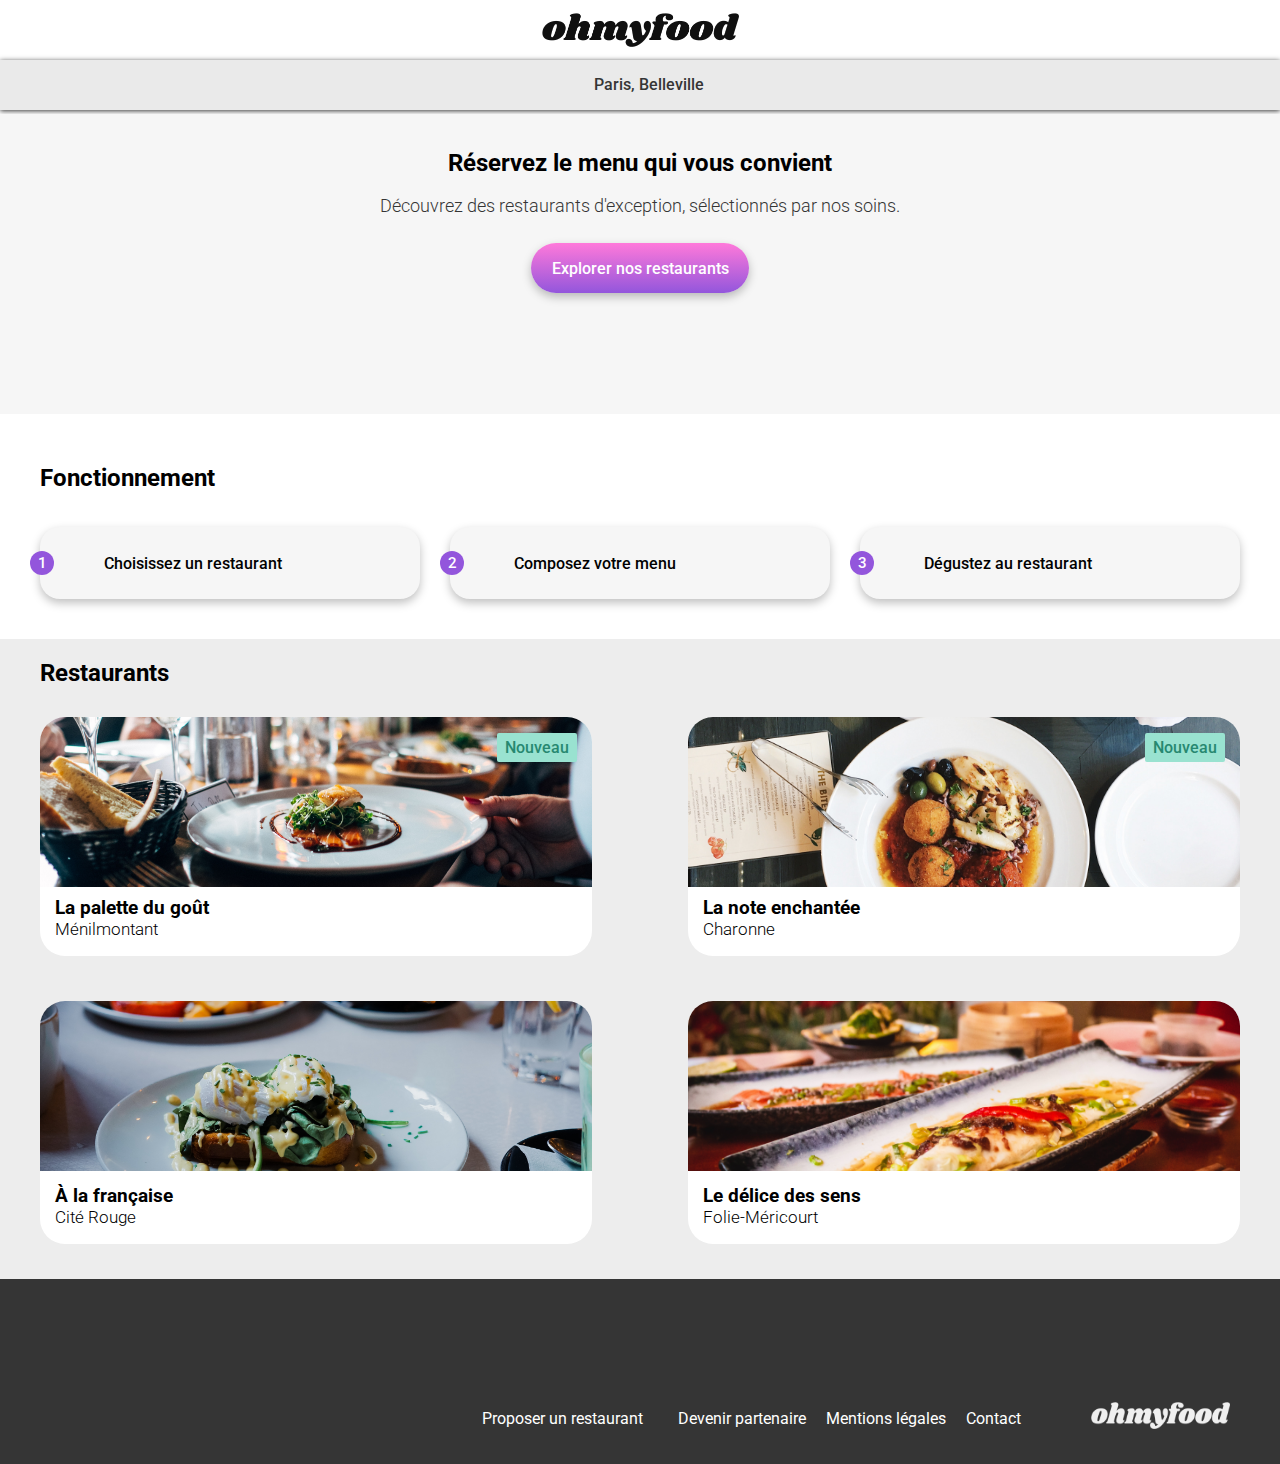
==== commit 2ab2e4f0: "ajout animation et responsive + correction erreurs" ====
--- a/index.html
+++ b/index.html
@@ -39,7 +39,8 @@
         </section>
         <section class="part-restaurants">
             <h2 id="ancre-restau">Restaurants</h2>
-            <a href="restaurants/restau1.html">
+            <div class="restau-media">
+                <a href="restaurants/restau1.html">
                 <article>
                     <div class="carte-image">
                         <p class="etiquette-nouveau">Nouveau</p>
@@ -50,8 +51,11 @@
                             <h3>La palette du goût</h3>
                             <p>Ménilmontant</p>
                         </div>
-                        <div>
-                            <i class="fa-regular fa-heart "></i>
+                        <div class="coeur" >
+                            <div class="btn-coeur btn-coeur--accu">
+                                <i class="fa-regular fa-heart btn-coeur__vi"></i> 
+                                <i class="fa-solid fa-heart btn-coeur__pl"></i>
+                            </div>
                         </div>
                     </div>
                 </article>
@@ -67,8 +71,11 @@
                             <h3>La note enchantée</h3>
                             <p>Charonne</p>
                         </div>
-                        <div>
-                            <i class="fa-regular fa-heart"></i>
+                        <div class="coeur">
+                            <div class="btn-coeur btn-coeur--accu">
+                                <i class="fa-regular fa-heart btn-coeur__vi"></i> 
+                                <i class="fa-solid fa-heart btn-coeur__pl"></i>
+                            </div>
                         </div>
                     </div>
                 </article>
@@ -81,8 +88,11 @@
                             <h3>À la française</h3>
                             <p>Cité Rouge</p>
                         </div>
-                        <div>
-                            <i class="fa-regular fa-heart"></i>
+                        <div class="coeur">
+                            <div class="btn-coeur btn-coeur--accu">
+                                <i class="fa-regular fa-heart btn-coeur__vi"></i> 
+                                <i class="fa-solid fa-heart btn-coeur__pl"></i>
+                            </div>
                         </div>
                     </div>
                 </article>
@@ -95,12 +105,16 @@
                             <h3>Le délice des sens</h3>
                             <p>Folie-Méricourt</p>
                         </div>
-                        <div>
-                            <i class="fa-regular fa-heart"></i>
+                        <div class="coeur">
+                            <div class="btn-coeur btn-coeur--accu">
+                                <i class="fa-regular fa-heart btn-coeur__vi"></i> 
+                                <i class="fa-solid fa-heart btn-coeur__pl"></i>
+                            </div>
                         </div>
                     </div>
                 </article>
             </a>
+        </div>
         </section>
     </main>
     <footer>
--- a/sass/main.css
+++ b/sass/main.css
@@ -17,6 +17,44 @@
 body .menu p {
   font-size: 15px;
   font-weight: 300;
+}
+
+.btn-coeur {
+  font-size: 1.5em;
+}
+.btn-coeur__vi {
+  position: relative;
+  top: 14px;
+  font-weight: 100;
+  z-index: 2;
+}
+.btn-coeur__pl {
+  position: relative;
+  bottom: 14px;
+  z-index: 0;
+  transform: scale(0);
+  background: linear-gradient(176deg, #9356DC 0%, #FF79DA 100%);
+  background-clip: text;
+  -webkit-background-clip: text;
+  -webkit-text-fill-color: transparent;
+}
+.btn-coeur:hover .btn-coeur__vi {
+  opacity: 0;
+}
+.btn-coeur:hover .btn-coeur__pl {
+  transform: scale(1);
+}
+
+.btn-coeur--accu {
+  cursor: pointer;
+  width: 24px;
+  height: 24px;
+}
+.btn-coeur--accu::after {
+  content: "";
+  z-index: 1;
+  transition: transform 500ms cubic-bezier(0.55, 1.2, 0.93, 1);
+  background: #f6f6f6;
 }
 
 /*mixins*/
@@ -152,6 +190,7 @@
   color: white;
   font-size: 16px;
   font-weight: 500;
+  cursor: pointer;
 }
 .part-reservation a :hover {
   opacity: 0.9;
@@ -222,7 +261,7 @@
   background-color: white;
   border-radius: 25px;
   margin-bottom: 15px;
-  width: 98%;
+  width: 88%;
 }
 .part-restaurants .carte-image {
   display: flex;
@@ -256,9 +295,9 @@
   margin-right: 20px;
   margin-left: 15px;
 }
-.part-restaurants .carte-texte i {
-  width: 22px;
-  height: 21px;
+.part-restaurants .carte-texte .coeur {
+  margin-bottom: 35px;
+  margin-right: 20px;
 }
 .part-restaurants .carte-texte h3 {
   margin-top: 10px;
@@ -275,19 +314,31 @@
   body .part-fonctionnement {
     height: -moz-fit-content;
     height: fit-content;
+    max-width: 1200px;
+    margin: auto;
   }
   body .part-fonctionnement ul {
     flex-direction: row;
     gap: 30px;
     padding-left: 0px;
   }
-  .part-restaurants a {
+  body .part-restaurants h2 {
+    max-width: 1200px;
+    margin: auto;
+  }
+  body .part-restaurants .restau-media {
     display: flex;
-    flex-direction: row;
+    justify-content: space-between;
     flex-wrap: wrap;
-  }
-  .part-restaurants article {
-    width: 42%;
+    max-width: 1200px;
+    margin: auto;
+  }
+  body .part-restaurants a {
+    width: 46%;
+    margin-top: 30px;
+  }
+  body .part-restaurants article {
+    width: 100%;
   }
 }
 .image {
@@ -319,27 +370,6 @@
   padding-right: 15px;
   font-weight: 400;
 }
-.menu__titre .coeur {
-  display: block;
-  font-size: 25px;
-}
-.menu__titre .coeur .coeur-vide {
-  position: relative;
-  top: 30px;
-}
-.menu__titre .coeur .coeur-vide :active + .coeur-plein {
-  opacity: 1;
-  transform: scale(1);
-}
-.menu__titre .coeur .coeur-vide .coeur-plein {
-  display: block;
-  position: relative;
-  bottom: 28px;
-  transform: scale(0);
-  opacity: 0;
-  transition: all;
-  color: #9356DC;
-}
 .menu h3 {
   font-weight: 300;
   padding-left: 15px;
@@ -361,13 +391,19 @@
   box-shadow: 0px 4px 10px 0px rgba(0, 0, 0, 0.25);
   height: 69px;
   margin-bottom: 12px;
+  overflow: hidden;
+  cursor: pointer;
 }
 .menu .boite_texte {
   display: flex;
   flex-direction: column;
   justify-content: center;
+  transition: width 400ms;
   width: 85%;
   margin-left: 15px;
+  text-overflow: ellipsis;
+  overflow: hidden;
+  white-space: nowrap;
 }
 .menu .boite_texte h4 {
   margin-bottom: 0px;
@@ -375,33 +411,48 @@
 .menu .boite_texte p {
   margin-top: 5px;
 }
+.menu .boite_texte__para {
+  display: flex;
+  justify-content: space-between;
+}
 .menu .boite_prix {
-  display: flex;
-  align-items: end;
-  margin-right: 15px;
+  transform: translateX(0px);
+  transition: transform 400ms cubic-bezier(0.32, 0, 0.07, 1);
+  transform-origin: right;
+  margin-top: 20px;
+  margin-right: 12px;
+  position: relative;
+  left: 60px;
 }
 .menu .boite_prix p {
   font-weight: 700;
 }
-.menu .progress {
-  width: 59px;
-}
-.menu .progress i {
+.menu .boite:hover .progress {
+  transform: translateX(0px);
+}
+.menu .boite:hover .boite__prix {
+  transform: translateX(-60px);
+  margin-right: 60px;
+}
+.menu .boite:hover .boite_texte {
+  width: calc(100% - 230px);
+}
+.menu .boite .progress {
+  width: 60px;
+  transform: translateX(60px);
+  transition: transform 400ms cubic-bezier(0.32, 0, 0.07, 1);
+  transform-origin: right;
+}
+.menu .boite .progress i {
   color: white;
   position: absolute;
   top: 26px;
   right: 16px;
 }
-.menu .progress:hover > .progress__bloc {
-  transform: scaleX(1);
-}
-.menu .progress__bloc {
+.menu .boite .progress__bloc {
   background-color: #99E2D0;
   border-radius: 0px 15px 15px 0px;
   height: 69px;
-  transform: scaleX(0);
-  transition: transform 400ms cubic-bezier(0.32, 0, 0.07, 1);
-  transform-origin: right;
 }
 .menu .bouton {
   display: flex;
@@ -418,13 +469,26 @@
   font-size: 16px;
   font-weight: 500;
   margin-bottom: 40px;
+  cursor: pointer;
 }
 .menu .bouton a :hover {
   opacity: 0.9;
 }
 
 @media screen and (min-width: 992px) {
+  img {
+    max-height: 500px;
+    -o-object-fit: fill;
+       object-fit: fill;
+    -o-object-position: center;
+       object-position: center;
+  }
   .menu {
     max-width: 992px;
+    margin-top: -20px;
+  }
+  .menu_boite {
+    width: 75%;
+    margin: auto;
   }
 }/*# sourceMappingURL=main.css.map */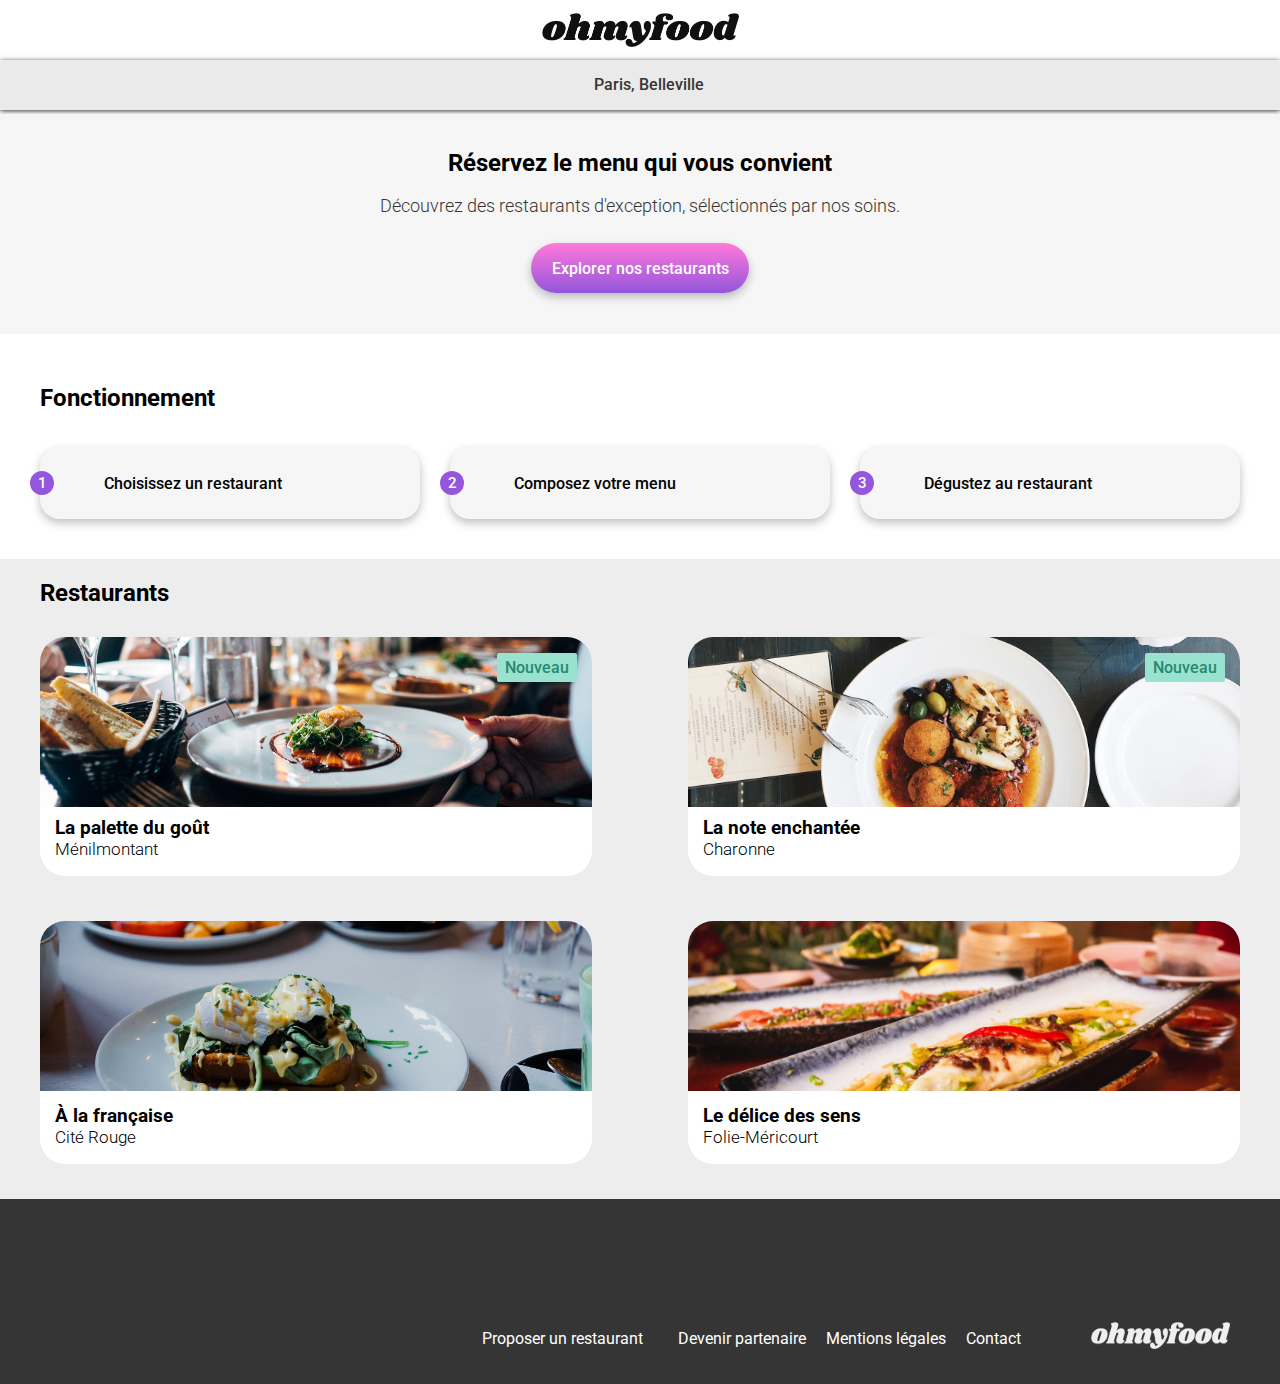
==== commit 90cef85e: "marge + hover" ====
--- a/index.html
+++ b/index.html
@@ -1,132 +1,181 @@
 <!DOCTYPE html>
 <html lang="fr">
-<head>
-    <meta charset="UTF-8">
-    <meta name="viewport" content="width=device-width, initial-scale=1.0">
+  <head>
+    <meta charset="UTF-8" />
+    <meta name="viewport" content="width=device-width, initial-scale=1.0" />
     <title>Ohmyfood</title>
-    <link rel="stylesheet" href="https://cdnjs.cloudflare.com/ajax/libs/font-awesome/6.2.1/css/all.min.css"
-        integrity="sha512-MV7K8+y+gLIBoVD59lQIYicR65iaqukzvf/nwasF0nqhPay5w/9lJmVM2hMDcnK1OnMGCdVK+iQrJ7lzPJQd1w=="
-        crossorigin="anonymous" referrerpolicy="no-referrer" >
-        <link rel="preconnect" href="https://fonts.googleapis.com">
-        <link rel="preconnect" href="https://fonts.gstatic.com" crossorigin>
-        <link href="https://fonts.googleapis.com/css2?family=Manrope&family=Montserrat:wght@100&family=Roboto:ital,wght@0,100;0,300;0,400;0,500;0,700;0,900;1,100;1,300;1,400;1,500;1,700;1,900&display=swap" rel="stylesheet">
-    <link rel="stylesheet" href="./sass/main.css">
-    
-</head>
-<body>
+    <link
+      rel="stylesheet"
+      href="https://cdnjs.cloudflare.com/ajax/libs/font-awesome/6.2.1/css/all.min.css"
+      integrity="sha512-MV7K8+y+gLIBoVD59lQIYicR65iaqukzvf/nwasF0nqhPay5w/9lJmVM2hMDcnK1OnMGCdVK+iQrJ7lzPJQd1w=="
+      crossorigin="anonymous"
+      referrerpolicy="no-referrer"
+    />
+    <link rel="preconnect" href="https://fonts.googleapis.com" />
+    <link rel="preconnect" href="https://fonts.gstatic.com" crossorigin />
+    <link
+      href="https://fonts.googleapis.com/css2?family=Manrope&family=Montserrat:wght@100&family=Roboto:ital,wght@0,100;0,300;0,400;0,500;0,700;0,900;1,100;1,300;1,400;1,500;1,700;1,900&display=swap"
+      rel="stylesheet"
+    />
+    <link
+      href="https://fonts.googleapis.com/css2?family=Shrikhand&display=swap"
+      rel="stylesheet"
+    />
+    <link rel="stylesheet" href="./sass/main.css" />
+  </head>
+  <body>
+    <div class="loader">
+      <span class="lettre">O</span>
+      <span class="lettre">h</span>
+      <span class="lettre">m</span>
+      <span class="lettre">y</span>
+      <span class="lettre">f</span>
+      <span class="lettre">o</span>
+      <span class="lettre">o</span>
+      <span class="lettre">d</span>
+    </div>
     <header>
-        <img src="images/logo/ohmyfood.png" alt="logo" class="logo-en-tete">
+      <img src="images/logo/ohmyfood.png" alt="logo" class="logo-en-tete" />
     </header>
     <main>
-        <section class="part-lieu">
-            <form action="" method="get">
-                <label for="lieu"><i class="fa-solid fa-location-dot"></i></label>
-                <input type="text" name="lieu" id="lieu" placeholder="Paris, Belleville">
-            </form>
-        </section>
-        <section class="part-reservation">
-            <h2>Réservez le menu qui vous convient</h2>
-            <p>Découvrez des restaurants d'exception, sélectionnés par nos soins.</p>
-            <a href="#ancre-restau"><button>Explorer nos restaurants</button> </a>
-        </section>
-        <section class="part-fonctionnement">
-            <h2>Fonctionnement</h2>
-            <ul>
-                <li><span class="puce-liste">1</span><i class="fa-solid fa-mobile-screen-button"></i>Choisissez un restaurant</li>
-                <li><span class="puce-liste">2</span><i class="fa-solid fa-list-ul"></i>Composez votre menu</li>
-                <li><span class="puce-liste">3</span><i class="fa-solid fa-store i-couleur"></i>Dégustez au restaurant</li>
-            </ul>
-        </section>
-        <section class="part-restaurants">
-            <h2 id="ancre-restau">Restaurants</h2>
-            <div class="restau-media">
-                <a href="restaurants/restau1.html">
-                <article>
-                    <div class="carte-image">
-                        <p class="etiquette-nouveau">Nouveau</p>
-                        <img src="images/restaurants/jay-wennington-N_Y88TWmGwA-unsplash.jpg" alt=" Restaurant">
-                    </div>
-                    <div class="carte-texte">
-                        <div>
-                            <h3>La palette du goût</h3>
-                            <p>Ménilmontant</p>
-                        </div>
-                        <div class="coeur" >
-                            <div class="btn-coeur btn-coeur--accu">
-                                <i class="fa-regular fa-heart btn-coeur__vi"></i> 
-                                <i class="fa-solid fa-heart btn-coeur__pl"></i>
-                            </div>
-                        </div>
-                    </div>
-                </article>
-            </a>
-            <a href="restaurants/restau2.html">
-                <article>
-                    <div class="carte-image">
-                        <p class="etiquette-nouveau">Nouveau</p>
-                        <img src="images/restaurants/stil-u2Lp8tXIcjw-unsplash.jpg" alt="Restaurant">
-                    </div>
-                    <div class="carte-texte">
-                        <div>
-                            <h3>La note enchantée</h3>
-                            <p>Charonne</p>
-                        </div>
-                        <div class="coeur">
-                            <div class="btn-coeur btn-coeur--accu">
-                                <i class="fa-regular fa-heart btn-coeur__vi"></i> 
-                                <i class="fa-solid fa-heart btn-coeur__pl"></i>
-                            </div>
-                        </div>
-                    </div>
-                </article>
-            </a>
-            <a href="restaurants/restau3.html">
-                <article>
-                    <img src="images/restaurants/toa-heftiba-DQKerTsQwi0-unsplash.jpg" alt="Restaurant">
-                    <div class="carte-texte">
-                        <div>
-                            <h3>À la française</h3>
-                            <p>Cité Rouge</p>
-                        </div>
-                        <div class="coeur">
-                            <div class="btn-coeur btn-coeur--accu">
-                                <i class="fa-regular fa-heart btn-coeur__vi"></i> 
-                                <i class="fa-solid fa-heart btn-coeur__pl"></i>
-                            </div>
-                        </div>
-                    </div>
-                </article>
-            </a>
-            <a href="restaurants/restau4.html">
-                <article>
-                    <img src="images/restaurants/louis-hansel-shotsoflouis-qNBGVyOCY8Q-unsplash.jpg" alt="Restaurant">
-                    <div class="carte-texte">
-                         <div>
-                            <h3>Le délice des sens</h3>
-                            <p>Folie-Méricourt</p>
-                        </div>
-                        <div class="coeur">
-                            <div class="btn-coeur btn-coeur--accu">
-                                <i class="fa-regular fa-heart btn-coeur__vi"></i> 
-                                <i class="fa-solid fa-heart btn-coeur__pl"></i>
-                            </div>
-                        </div>
-                    </div>
-                </article>
-            </a>
+      <section class="part-lieu">
+        <form method="get">
+          <label for="lieu"><i class="fa-solid fa-location-dot"></i></label>
+          <input
+            type="text"
+            name="lieu"
+            id="lieu"
+            placeholder="Paris, Belleville"
+          />
+        </form>
+      </section>
+      <section class="part-reservation">
+        <h2>Réservez le menu qui vous convient</h2>
+        <p>
+          Découvrez des restaurants d'exception, sélectionnés par nos soins.
+        </p>
+        <a href="#ancre-restau"><div>Explorer nos restaurants</div> </a>
+      </section>
+      <section class="part-fonctionnement">
+        <h2>Fonctionnement</h2>
+        <ul>
+          <li>
+            <span class="puce-liste">1</span
+            ><i class="fa-solid fa-mobile-screen-button"></i>Choisissez un
+            restaurant
+          </li>
+          <li>
+            <span class="puce-liste">2</span
+            ><i class="fa-solid fa-list-ul"></i>Composez votre menu
+          </li>
+          <li>
+            <span class="puce-liste">3</span
+            ><i class="fa-solid fa-store "></i>Dégustez au restaurant
+          </li>
+        </ul>
+      </section>
+      <section class="part-restaurants">
+        <h2 id="ancre-restau">Restaurants</h2>
+        <div class="restau-media">
+          <a href="restaurants/restau1.html">
+            <article>
+              <div class="carte-image">
+                <p class="etiquette-nouveau">Nouveau</p>
+                <img
+                  src="images/restaurants/jay-wennington-N_Y88TWmGwA-unsplash.jpg"
+                  alt=" Restaurant"
+                />
+              </div>
+              <div class="carte-texte">
+                <div>
+                  <h3>La palette du goût</h3>
+                  <p>Ménilmontant</p>
+                </div>
+                <div class="coeur">
+                  <div class="btn-coeur btn-coeur--accu">
+                    <i class="fa-regular fa-heart btn-coeur__vi"></i>
+                    <i class="fa-solid fa-heart btn-coeur__pl"></i>
+                  </div>
+                </div>
+              </div>
+            </article>
+          </a>
+          <a href="restaurants/restau2.html">
+            <article>
+              <div class="carte-image">
+                <p class="etiquette-nouveau">Nouveau</p>
+                <img
+                  src="images/restaurants/stil-u2Lp8tXIcjw-unsplash.jpg"
+                  alt="Restaurant"
+                />
+              </div>
+              <div class="carte-texte">
+                <div>
+                  <h3>La note enchantée</h3>
+                  <p>Charonne</p>
+                </div>
+                <div class="coeur">
+                  <div class="btn-coeur btn-coeur--accu">
+                    <i class="fa-regular fa-heart btn-coeur__vi"></i>
+                    <i class="fa-solid fa-heart btn-coeur__pl"></i>
+                  </div>
+                </div>
+              </div>
+            </article>
+          </a>
+          <a href="restaurants/restau3.html">
+            <article>
+              <img
+                src="images/restaurants/toa-heftiba-DQKerTsQwi0-unsplash.jpg"
+                alt="Restaurant"
+              />
+              <div class="carte-texte">
+                <div>
+                  <h3>À la française</h3>
+                  <p>Cité Rouge</p>
+                </div>
+                <div class="coeur">
+                  <div class="btn-coeur btn-coeur--accu">
+                    <i class="fa-regular fa-heart btn-coeur__vi"></i>
+                    <i class="fa-solid fa-heart btn-coeur__pl"></i>
+                  </div>
+                </div>
+              </div>
+            </article>
+          </a>
+          <a href="restaurants/restau4.html">
+            <article>
+              <img
+                src="images/restaurants/louis-hansel-shotsoflouis-qNBGVyOCY8Q-unsplash.jpg"
+                alt="Restaurant"
+              />
+              <div class="carte-texte">
+                <div>
+                  <h3>Le délice des sens</h3>
+                  <p>Folie-Méricourt</p>
+                </div>
+                <div class="coeur">
+                  <div class="btn-coeur btn-coeur--accu">
+                    <i class="fa-regular fa-heart btn-coeur__vi"></i>
+                    <i class="fa-solid fa-heart btn-coeur__pl"></i>
+                  </div>
+                </div>
+              </div>
+            </article>
+          </a>
         </div>
-        </section>
+      </section>
     </main>
     <footer>
-        <img src="images/logo/ohmyfood.png" alt="logo">
-        <div>
-            <ul>
-                <li><i class="fa-solid fa-utensils"></i>Proposer un restaurant</li>
-                <li><i class="fa-solid fa-handshake-angle"></i>Devenir partenaire</li>
-                <li>Mentions légales</li>
-                <a href=""><li>Contact</li></a>
-            </ul>
-        </div>
+      <img src="images/logo/ohmyfood.png" alt="logo" />
+      <div>
+        <ul>
+          <li><i class="fa-solid fa-utensils"></i>Proposer un restaurant</li>
+          <li><i class="fa-solid fa-handshake-angle"></i>Devenir partenaire</li>
+          <li>Mentions légales</li>
+          <li><a href="mailto:Ohmyfood@gmail.fr">Contact</a></li>
+        </ul>
+      </div>
     </footer>
-</body>
-</html>+  </body>
+</html>
--- a/sass/main.css
+++ b/sass/main.css
@@ -125,6 +125,99 @@
   }
 }
 
+.loader {
+  font-family: shrikhand;
+  font-size: 60px;
+  position: absolute;
+  width: 100%;
+  height: 100%;
+  background-color: #F6F6F6;
+  z-index: -1;
+  display: flex;
+  justify-content: center;
+  align-items: center;
+  animation: loader-div 9s;
+  opacity: 0;
+}
+.loader .lettre {
+  color: #9356DC;
+  text-shadow: 0 0 7px #99E2D0;
+  opacity: 0;
+  animation: anim-lettre 7s;
+  transform: scale(0.5);
+}
+.loader .lettre:nth-child(1) {
+  animation-delay: 100ms;
+}
+.loader .lettre:nth-child(2) {
+  animation-delay: 200ms;
+}
+.loader .lettre:nth-child(3) {
+  animation-delay: 300ms;
+}
+.loader .lettre:nth-child(4) {
+  animation-delay: 400ms;
+}
+.loader .lettre:nth-child(5) {
+  animation-delay: 500ms;
+}
+.loader .lettre:nth-child(6) {
+  animation-delay: 600ms;
+}
+.loader .lettre:nth-child(7) {
+  animation-delay: 700ms;
+}
+@keyframes anim-lettre {
+  0% {
+    opacity: 1;
+  }
+  10% {
+    opacity: 0;
+  }
+  20% {
+    opacity: 1;
+    transform: scale(0.5);
+  }
+  30% {
+    opacity: 0;
+  }
+  50% {
+    opacity: 1;
+    transform: scale(0.7);
+  }
+  60% {
+    opacity: 0;
+  }
+  75% {
+    opacity: 1;
+    transform: scale(0.8);
+  }
+  82% {
+    opacity: 0;
+  }
+  95% {
+    opacity: 1;
+    transform: scale(0.9);
+  }
+  100% {
+    opacity: 1;
+    transform: scale(1);
+  }
+}
+
+@keyframes loader-div {
+  0% {
+    opacity: 1;
+    z-index: 3;
+  }
+  90% {
+    opacity: 1;
+  }
+  100% {
+    opacity: 0;
+    z-index: 3;
+  }
+}
 .part-lieu {
   display: flex;
   justify-content: center;
@@ -163,7 +256,7 @@
   align-items: center;
   background-color: #F6F6F6;
   margin-top: 4px;
-  height: 300px;
+  height: 220px;
 }
 .part-reservation h2, .part-reservation p {
   text-align: center;
@@ -180,7 +273,10 @@
   min-width: 315px;
   margin-bottom: 27px;
 }
-.part-reservation button {
+.part-reservation div {
+  display: flex;
+  justify-content: center;
+  align-items: center;
   border-radius: 25px;
   height: 50px;
   width: 218px;
@@ -192,6 +288,9 @@
   font-weight: 500;
   cursor: pointer;
 }
+.part-reservation a {
+  text-decoration: none;
+}
 .part-reservation a :hover {
   opacity: 0.9;
 }
@@ -222,6 +321,7 @@
   margin-bottom: 24px;
   font-weight: 500;
   font-size: 16px;
+  cursor: pointer;
 }
 .part-fonctionnement li .puce-liste {
   background-color: #9356DC;
@@ -242,7 +342,7 @@
   color: #7e7e7e;
   padding-left: 15px;
 }
-.part-fonctionnement li .i-couleur {
+.part-fonctionnement li:hover i {
   color: #9356DC;
 }
 
@@ -348,6 +448,7 @@
   width: 100%;
   -o-object-fit: cover;
      object-fit: cover;
+  max-height: 500px;
 }
 
 /*section menu*/
@@ -380,6 +481,53 @@
 }
 .menu .menu_boite {
   margin-bottom: 40px;
+}
+.menu .anim__cascade1 {
+  animation: anim-cascade1 2000ms 100ms;
+}
+@keyframes anim-cascade1 {
+  from {
+    transform: scale(0);
+    opacity: 0;
+  }
+  to {
+    transform: scale(1);
+    opacity: 1;
+  }
+}
+.menu .anim__cascade2 {
+  animation: anim-cascade2 3000ms 100ms;
+}
+@keyframes anim-cascade2 {
+  0% {
+    transform: scale(0);
+    opacity: 0;
+  }
+  20% {
+    transform: scale(0);
+    opacity: 0;
+  }
+  100% {
+    transform: scale(1);
+    opacity: 1;
+  }
+}
+.menu .anim__cascade3 {
+  animation: anim-cascade3 4000ms 100ms;
+}
+@keyframes anim-cascade3 {
+  0% {
+    transform: scale(0);
+    opacity: 0;
+  }
+  30% {
+    transform: scale(0);
+    opacity: 0;
+  }
+  100% {
+    transform: scale(1);
+    opacity: 1;
+  }
 }
 .menu .boite {
   display: flex;
@@ -406,10 +554,21 @@
   white-space: nowrap;
 }
 .menu .boite_texte h4 {
+  margin-top: 0px;
   margin-bottom: 0px;
+  padding-bottom: 6px;
+  padding-top: 11px;
+  overflow: hidden;
+  text-overflow: ellipsis;
+  white-space: nowrap;
 }
 .menu .boite_texte p {
-  margin-top: 5px;
+  overflow: hidden;
+  text-overflow: ellipsis;
+  white-space: nowrap;
+  margin-top: 0px;
+  padding-top: 0px;
+  padding-bottom: 2px;
 }
 .menu .boite_texte__para {
   display: flex;
@@ -447,7 +606,7 @@
   color: white;
   position: absolute;
   top: 26px;
-  right: 16px;
+  right: 22px;
 }
 .menu .boite .progress__bloc {
   background-color: #99E2D0;
@@ -458,7 +617,10 @@
   display: flex;
   justify-content: center;
 }
-.menu .bouton button {
+.menu .bouton-btn {
+  display: flex;
+  justify-content: center;
+  align-items: center;
   border-radius: 25px;
   height: 50px;
   width: 218px;
@@ -471,6 +633,9 @@
   margin-bottom: 40px;
   cursor: pointer;
 }
+.menu .bouton a {
+  text-decoration: none;
+}
 .menu .bouton a :hover {
   opacity: 0.9;
 }
